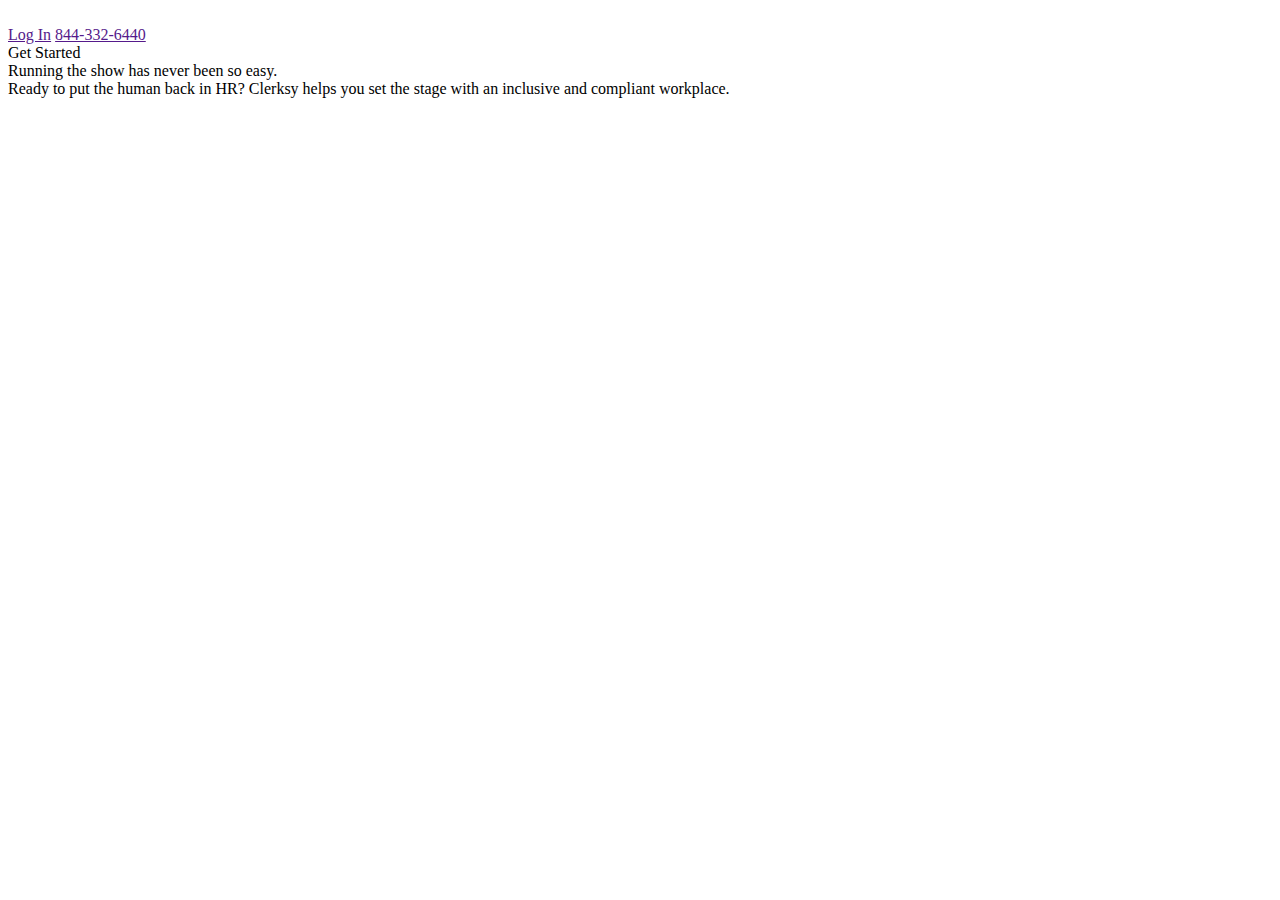
==== index.html @ 67b2f927 "Add files via upload" ====
<!DOCTYPE html>
<html lang="en">
<head>
    <meta charset="UTF-8">
    <meta name="viewport" content="width=device-width, initial-scale=1.0">
    <link rel="stylesheet" href="./css/style.css">
    <link rel="preconnect" href="https://fonts.googleapis.com">
<link rel="preconnect" href="https://fonts.gstatic.com" crossorigin>
<link href="https://fonts.googleapis.com/css2?family=Nerko+One&family=Noto+Sans:ital,wght@0,100..900;1,100..900&family=Protest+Guerrilla&display=swap" rel="stylesheet">
    <title>Document</title>
</head>
<body>
    <header class = "header">
        <div class="container">
            <div class="header__wrapper">
                <img class = "header__logo" src="./svg/logo.svg" alt="" class="header__logo">
                <div class="header__buttons">
                    <a href="" class="header__link">Log In</a>
                    <a href="" class="header__link">844-332-6440</a>
                    <div class="btn">Get Started</button>
                </div>
            </div>
             
        </div>
        </div>
        
    </header>
    <main>
        <section class="first-section">
            <div class="container">
                <div class="first_section__text-block">
                    <div class="section__title">Running the show has never been so easy.</div>
                    <div class="section__text-block">
                        Ready to put the human back in HR? Clerksy helps you set the stage with an inclusive and compliant workplace.
                    </div>
                </div>
                <img src="./svg/men.svg" alt="" class = "first-section__back-img">

            </div>
        </section>
    </main>
    <footer></footer>
</body>
</html>
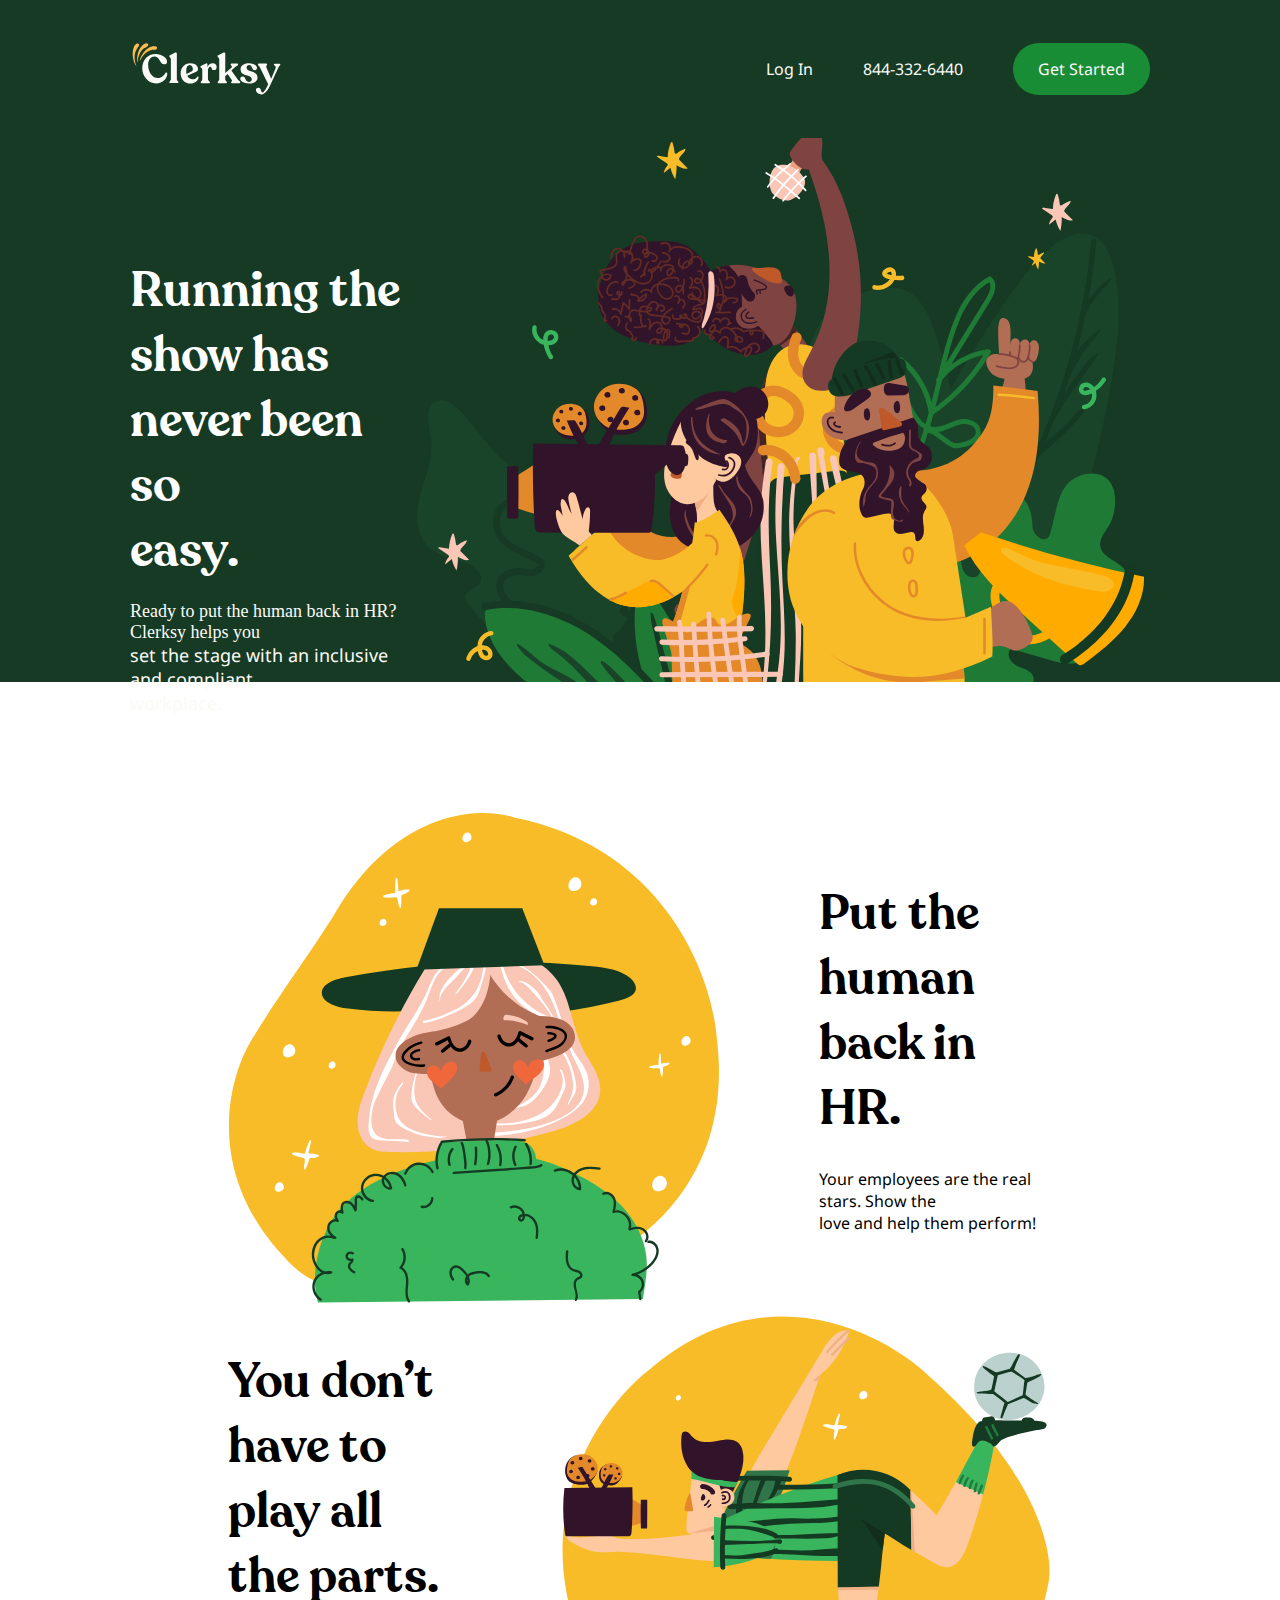
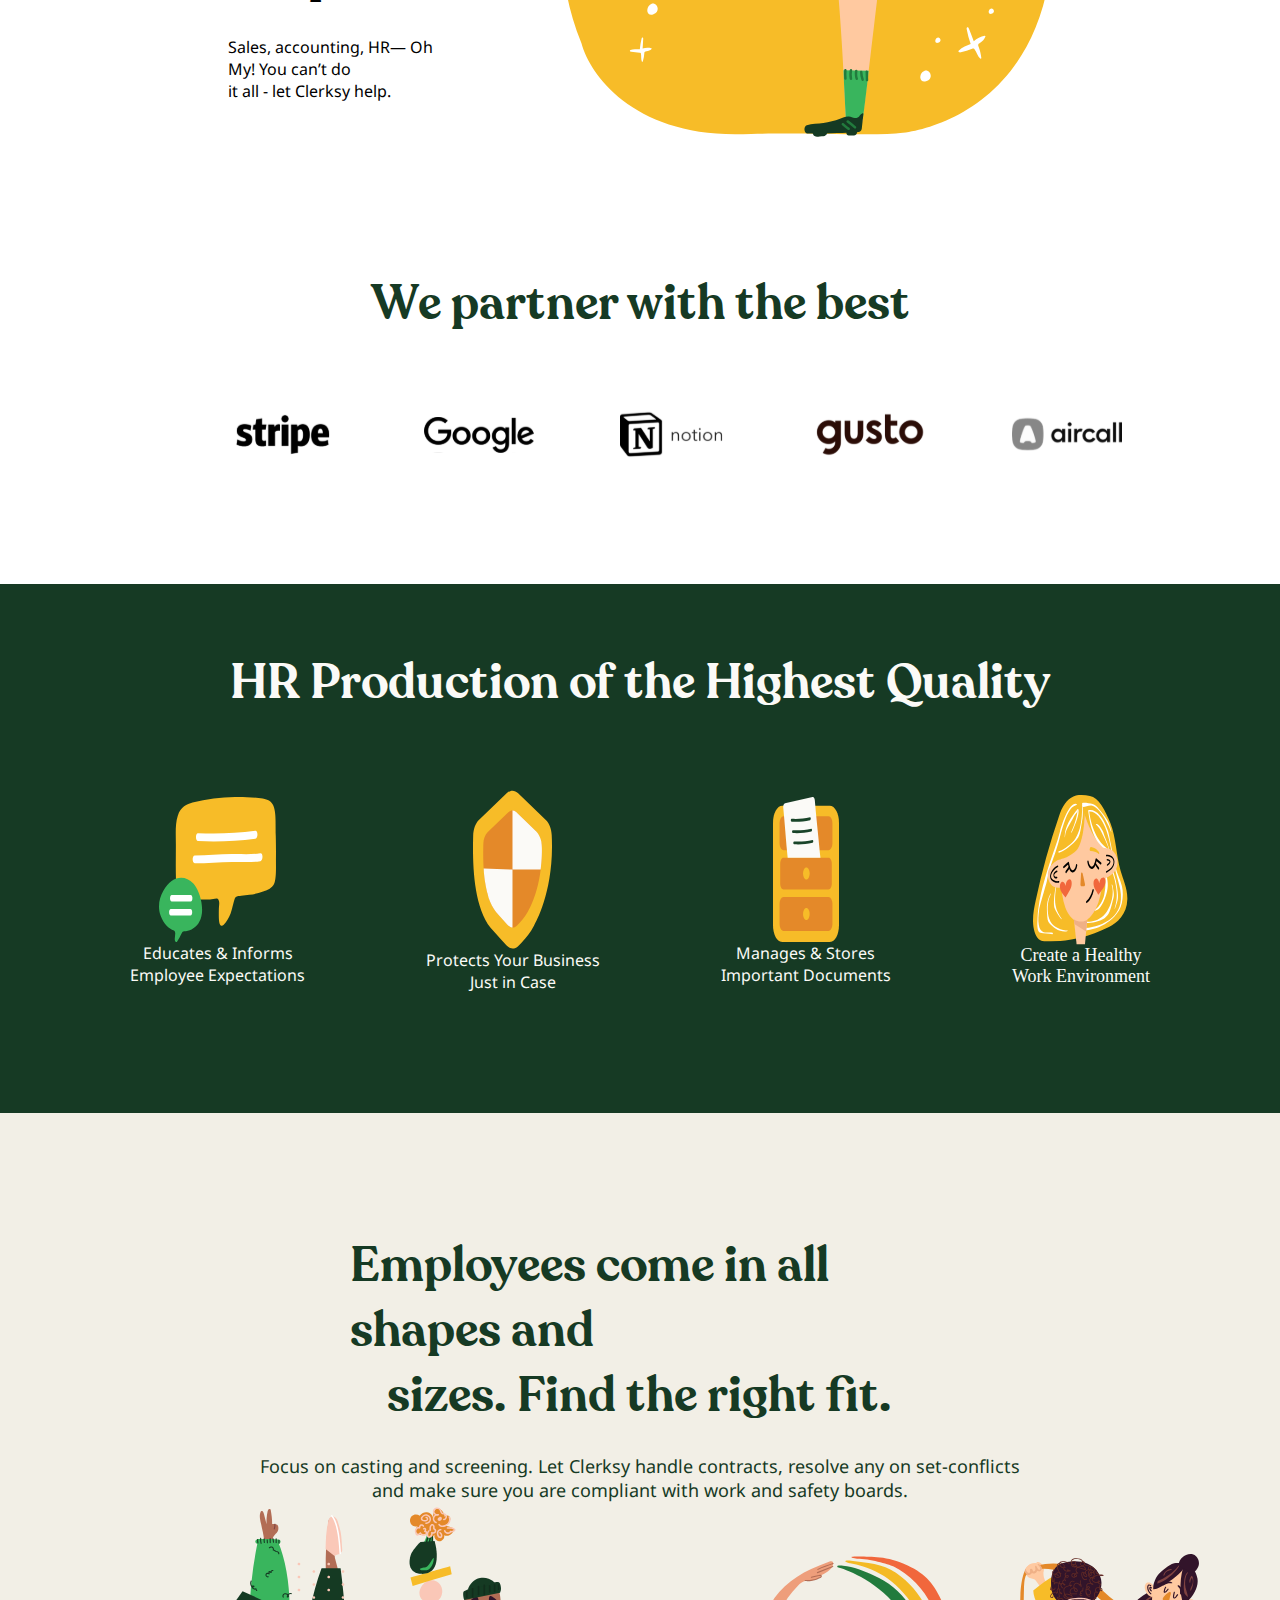
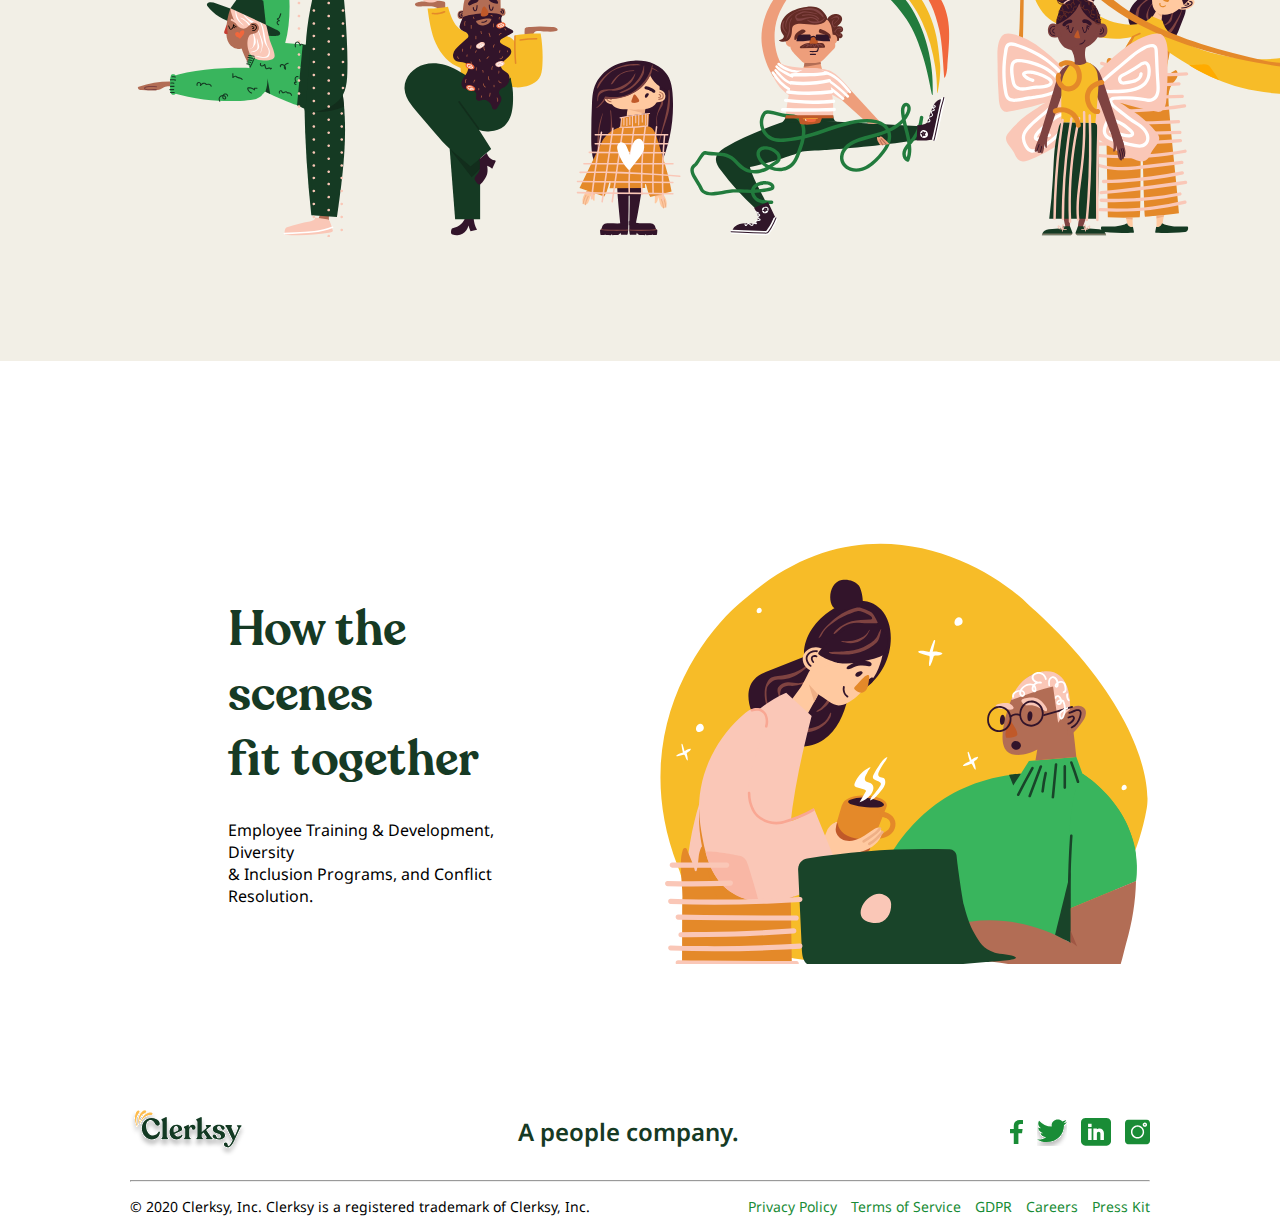
==== commit c7b9ba57: "Add files via upload" ====
--- a/index.html
+++ b/index.html
@@ -1,44 +1,166 @@
-<!DOCTYPE html>
+<!doctype html>
 <html lang="en">
 <head>
     <meta charset="UTF-8">
-    <meta name="viewport" content="width=device-width, initial-scale=1.0">
+    <meta name="viewport"
+          content="width=device-width, user-scalable=no, initial-scale=1.0, maximum-scale=1.0, minimum-scale=1.0">
     <link rel="stylesheet" href="./css/style.css">
+    <meta http-equiv="X-UA-Compatible" content="ie=edge">
     <link rel="preconnect" href="https://fonts.googleapis.com">
 <link rel="preconnect" href="https://fonts.gstatic.com" crossorigin>
-<link href="https://fonts.googleapis.com/css2?family=Nerko+One&family=Noto+Sans:ital,wght@0,100..900;1,100..900&family=Protest+Guerrilla&display=swap" rel="stylesheet">
+<link href="https://fonts.googleapis.com/css2?family=Noto+Sans:ital,wght@0,100..900;1,100..900&display=swap" rel="stylesheet">
     <title>Document</title>
 </head>
 <body>
-    <header class = "header">
-        <div class="container">
-            <div class="header__wrapper">
-                <img class = "header__logo" src="./svg/logo.svg" alt="" class="header__logo">
-                <div class="header__buttons">
-                    <a href="" class="header__link">Log In</a>
-                    <a href="" class="header__link">844-332-6440</a>
-                    <div class="btn">Get Started</button>
-                </div>
+<header>
+    <div class="header__headblock">
+        <img src="./svg/logo.svg" alt="Лого">
+        <div class="header__button">
+            <a href="#" class="header__log-in">Log In</a>
+            <a href="#" class="header__number">844-332-6440</a>
+            <a href="#" class="header__button-get-started">Get Started</a>
+        </div>
+    </div>
+</header>
+<main class="main">
+    <div class="main__block1-box">
+        <div class="main__text">
+            <div>
+            <h1 class="main__head-text recoleta">
+                Running the show has never been so
+            </h1>
+            <h1 class="main__head-text2 recoleta">
+                easy.
+            </h1>
             </div>
-             
+            <div>
+            <p class="main__text-in-box">
+                Ready to put the human back in HR? Clerksy helps you </p>
+            <p class="main__text-in-box font-noto-sans">set the stage with an inclusive and compliant</p>
+            <p class="main__text-in-box font-noto-sans">workplace.</p>
+            </div>
         </div>
+        <img src="./svg/men.svg" alt="photo-men" class="main__logo">
+    </div>
+    <div class="main__block2-box">
+        <div class="main__block2-mini1">
+            <img src="./svg/women.svg" alt="photo-women" class="main__block2_pictures">
+            <div class="main__block2-miniblock">
+                <p class="main__block2-title semi-bold recoleta">Put the human<br> back in HR.</p>
+                <p class="main__block2-text font-noto-sans">Your employees are the real stars. Show the <br>love and help them perform!</p>
+            </div>
         </div>
-        
-    </header>
-    <main>
-        <section class="first-section">
-            <div class="container">
-                <div class="first_section__text-block">
-                    <div class="section__title">Running the show has never been so easy.</div>
-                    <div class="section__text-block">
-                        Ready to put the human back in HR? Clerksy helps you set the stage with an inclusive and compliant workplace.
-                    </div>
-                </div>
-                <img src="./svg/men.svg" alt="" class = "first-section__back-img">
+        <div class="main__block2-mini1">
+            <div class="main__block2-miniblock">
+                <p class="main__block2-title semi-bold recoleta">You don’t have to play all the parts.</p>
+                <p class = "main__block2-hr-text font-noto-sans">Sales, accounting, HR— Oh My! You can’t do <br>it all - let Clerksy help.</p>
+            </div>
+            <img src="./svg/footballer.svg" alt="" class="main__block2_pictures">
+        </div>
+        <div class="main__block2-mini2">
+            <div class="main__block2-block-title">
+                <p class="main__block2-text2 semi-bold recoleta">
+                    We partner with the best
+                </p>
+            </div>
+            <div class="main__block2_block">
+                <img src="./svg/stripe.svg" alt="photo-stripe">
+                <img src="./svg/google.svg" alt="photo-google">
+                <img src="./svg/notion.svg" alt="photo-notion">
+                <img src="./svg/gusto.svg" alt="photo-gusto">
+                <img src="./svg/aircall.svg" alt="photo-aircall">
+            </div>
+        </div>
+    </div>
+    <div class="main__block3-box">
+        <div class="main_block3-box-title">
+            <p class="main__block3-title recoleta">
+                HR Production of the Highest Quality
+            </p>
+        </div>
+        <div class="main__block3-minibox">
+            <div class="main__block3-miniblock">
+                <img class="main__block3-img" src="./svg/commets.svg" alt="photo-comments">
+                <p class = "main__block3-text font-noto-sans">Educates & Informs</p>
+                <p class = "main__block3-text font-noto-sans">Employee Expectations</p>
+            </div>
+            <div class="main__block3-miniblock">
+                <img src="./svg/save.svg" alt="photo-save">
+                <p class = "main__block3-miniblock-text font-noto-sans">Protects Your Business</p>
+                <p class = "main__block3-miniblock-text font-noto-sans">Just in Case</p>
+            </div>
+            <div class="main__block3-miniblock">
+                <img src="./svg/locker.svg" alt="">
+                <p class = "font-noto-sans">Manages & Stores</p>
+                <p class = "font-noto-sans">Important Documents</p>
+            </div>
+            <div class="main__block3-miniblock"><img src="./svg/girl.svg" alt="photo-girl">
+                <p class = "main__text-in-box">Create a Healthy</p>
+                <p class = "main__text-in-box">Work Environment</p>
+            </div>
+        </div>
+    </div>
+    <div class="main__block4-box">
+        <div class="main__block-title">
+            <div class="main__block4-title-box">
+                <p class="main__block4-texttitle recoleta">
+                    Employees come in all shapes and
+                </p>
+                <p class="main__block4-texttitle recoleta">
+                    sizes. Find the right fit.
+                </p>
+            </div>
+            <div class="main__block4-textbox">
+                <p class="main__block4-text font-noto-sans">
+                    Focus on casting and screening. Let Clerksy handle contracts, resolve any on set-conflicts </p>
+                <p class="main__block4-text font-noto-sans">and make sure you are compliant with work and safety boards.
+                </p>
+            </div>
+        </div>
+        <div>
+            <img src="./svg/background-people.svg" alt="foto-people">
+        </div>
 
+    </div>
+    <div class="main__block5-box">
+        <div class="main__block5-blocktext">
+            <div class="main__block5-minibox">
+                <p class="main__block5-title semi-bold recoleta">How the scenes </p>
+                <p class="main__block5-title semi-bold recoleta">fit together</p>
             </div>
-        </section>
-    </main>
-    <footer></footer>
+
+            <div>
+                <p class="main__block5-text font-noto-sans">Employee Training & Development, Diversity </p>
+                <p class="main__block5-text font-noto-sans">& Inclusion Programs, and Conflict</p>
+                <p class="main__block5-text font-noto-sans">Resolution.</p>
+            </div>
+        </div>
+        <img src="./svg/fmilly-block5.svg" alt="photo-familly">
+    </div>
+</main>
+<footer class="footer">
+    <div class="footer__block1">
+        <img src="./svg/logo-footer.svg" alt="photo-logo">
+        <p class="footer__text recoleta font-noto-sans">A people company.</p>
+        <div class="footer__logo">
+            <img src="./svg/facebook.svg" alt="facebook">
+            <img src="./svg/twitter.svg" alt="twitter">
+            <img src="./svg/in.svg" alt="in">
+            <img src="./svg/instagramm.svg" alt="insta">
+        </div>
+    </div>
+    <hr>
+    <div class="footer__bottom-text">
+        <p class="footer__mini-text regular font-noto-sans" >© 2020 Clerksy, Inc. Clerksy is a registered trademark of Clerksy, Inc.</p>
+        <div class = "footer__bottom-link">
+            <p class="footer__bottom-item regular font-noto-sans">Privacy Policy</p>
+            <p class="footer__bottom-item regular font-noto-sans">Terms of Service</p>
+            <p class="footer__bottom-item regular font-noto-sans">GDPR</p>
+            <p class="footer__bottom-item regular font-noto-sans">Careers</p>
+            <p class="footer__bottom-item regular font-noto-sans">Press Kit</p>
+        </div>
+    </div>
+
+</footer>
 </body>
 </html>--- a/css/style.css
+++ b/css/style.css
@@ -0,0 +1,279 @@
+*{
+    padding: 0;
+    margin: 0;
+}
+
+@font-face {
+  font-family: "Recoleta";
+  font-style: normal;
+  font-weight: 600;
+  /* Браузер сначала попробует найти шрифт локально */
+  src: local("Recoleta"),
+       /* Если не получилось, загрузит woff2 */
+       url("/fonts/Recoleta-SemiBold.woff2") format("woff2"),
+       /* Если браузер не поддерживает woff2, загрузит woff */
+       url("/fonts/Recoleta-SemiBold.woff") format("woff");
+}
+.recoleta{
+    font-family: "Recoleta", "Arial", sans-serif;
+}
+.header__headblock{
+    display: flex;
+    justify-content: space-between;
+    align-items: center;
+    padding: 20px 130px;
+    background-color: #163A24;
+    height: 98px;
+}
+.header__button{
+    display: flex;
+    gap:50px;
+}
+
+.main__block1-box{
+    display: flex;
+    padding-left: 130px;
+    height: 544px;
+
+    padding-right: 130px;
+    background-color: #163A24;
+}
+.main__text{
+    display: flex;
+    flex-direction: column;
+    gap:18px;
+}
+.main__logo {
+    height: 544px;
+}
+.main__head-text{
+    padding-top: 120px;
+    color: white;
+    font-size: 48px;
+}
+.main__head-text2{
+    color: white;
+    font-size: 48px;
+}
+.main__text-in-box{
+
+    color: #FBFAF7;
+    font-size: 18px;
+}
+.main__block2-text{
+    font-family: "Noto Sans", sans-serif;
+}
+.header__button{
+    display: flex;
+    align-items: center;
+}
+.header__log-in{
+    color:#FBFAF7;
+    text-decoration: none;
+    font-family: "Noto Sans", sans-serif;
+}
+.header__number{
+    color:#FBFAF7;
+    text-decoration: none;
+    font-family: "Noto Sans", sans-serif;
+}
+.header__button-get-started{
+    color:#FBFAF7;
+    text-decoration: none;
+    background-color: #198C36;
+    border-radius: 160px;
+    padding: 15px 25px;
+    font-family: "Noto Sans", sans-serif;
+}
+.main__block2-box{
+    margin-top: 120px;
+    flex-direction: column;
+    padding-right: 130px;
+    padding-left: 130px;
+}
+.main__block2-hr-text{
+    font-family: "Noto Sans", sans-serif;
+}
+.main__block2-mini1{
+    display: flex;
+    flex-direction: row;
+    align-items: center;
+    gap:98.33px;
+    padding-left: 98.34px;
+    padding-right: 98.33px;
+}
+.main__block2-title{
+    font-size: 48px;
+    padding-bottom: 27px;
+}
+.main__block2_block{
+    display: flex;
+    flex-direction: row;
+    gap: 86px;
+    align-items: center;
+    padding-left: 98.33px;
+    padding-right: 98.34px;
+}
+
+.main__block2-text2{
+    display: flex;
+    justify-content: center;
+    color: #163A24;
+    font-size: 48px;
+    padding-top: 133.58px;
+    padding-bottom: 68.48px;
+
+}
+.main__block3-box{
+    margin-top: 120px;
+    background-color: #163A24;
+    padding-left: 130px;
+    padding-right: 130px;
+}
+.main__block3-title{
+    padding-top: 66px;
+    display: flex;
+    justify-content: center;
+    align-items: center;
+    color: #FBFAF7;
+    font-size: 48px;}
+
+.main__block3-box-title{
+    align-items: center;
+}
+.main__block3-minibox{
+    padding-top: 74px;
+    display: flex;
+    justify-content: space-between;
+    align-items: center;
+    padding-bottom: 120px;
+
+}
+.main__block3-miniblock{
+    display: flex;
+    flex-direction: column;
+    align-items: center;
+    color:#FBFAF7;
+
+}
+.main__block-title{
+    display: flex;
+    flex-direction: column;
+    justify-content: center;
+    align-items: center;
+    gap:26px;
+
+}
+.main__block4-textbox{
+    display: flex;
+    flex-direction: column;
+    align-items: center;
+}
+.main__block4-title-box{
+    display: flex;
+    flex-direction: column;
+    justify-content: center;
+    align-items: center;
+}
+.main__block4-texttitle{
+    color: #163A24;
+    font-size: 48px;
+    font-weight: 600;
+    padding-left: 220px;
+    padding-right: 221px;
+
+}
+.main__block4-text{
+    font-size: 18px;
+    color:#163A24;
+}
+.main__block4-box{
+    background-color: #F2EFE6;
+    padding: 119.87px 130px;
+}
+.main__block5-box{
+    padding-top: 180px;
+    padding-bottom: 120px;
+    display: flex;
+    flex-direction: row;
+    padding-left: 130px;
+    padding-right: 130px;
+    gap: 98.33px;
+}
+.main__block5-title{
+    font-size: 48px;
+    color:#163A24;
+    font-weight: 60;
+}
+.main__block-text{
+    font-size: 18px;
+}
+.main__block5-blocktext{
+    gap:27px;
+    display: flex;
+    justify-content: center;
+    flex-direction: column;
+    align-items: center;
+    padding-left: 98.34px;
+}
+.footer{
+    display: flex;
+    flex-direction: column;
+    padding-left: 130px;
+    padding-right: 130px;
+}
+.footer__block1{
+    display: flex;
+    flex-direction: row;
+    justify-content: space-between;
+    align-items: center;
+    padding-bottom: 24px;
+    padding-top: 24px;
+
+}
+.footer__logo{
+    display: flex;
+    flex-direction: row;
+
+    gap: 14px;
+}
+.footer__text{
+    color: #163A24;
+    font-size: 24px;
+    font-weight: 600;
+}
+.main__block5-title{
+    color:#163A24;
+    font-size: 48px;
+}
+.semi-bold{
+    font-weight: 600;
+}
+.footer__mini-text{
+    font-size: 14px;
+}
+.footer__bottom-link{
+    display: flex;
+    flex-direction: row;
+    color:#198C36;
+    font-size: 14px;
+    gap:14px;
+}
+.footer__bottom-text{
+    display: flex;
+    flex-direction: row;
+    justify-content: space-between;
+    padding-bottom: 15px;
+    padding-top: 15px;
+}
+.regular{
+    font-weight: 400;
+}
+.footer__bottom-item{
+    font-size: 14px;
+    font-weight: 400;
+    font-family: "Noto Sans", sans-serif;
+}
+.font-noto-sans{
+    font-family: "Noto Sans", sans-serif;
+}